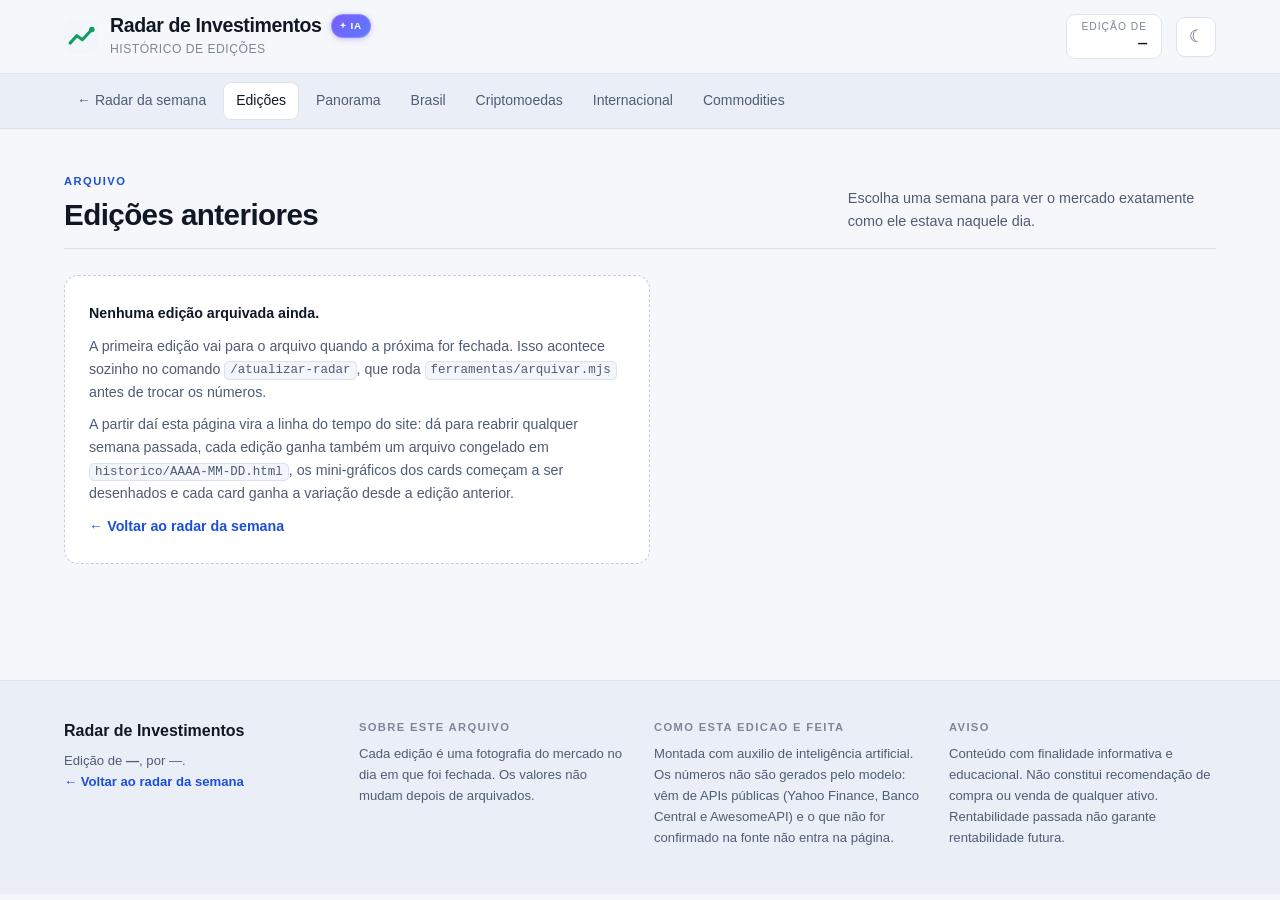
==== site/historico.html @ 72186cd5 "Reorganiza o projeto em site/ e adiciona deploy automatico no S3 A pasta site/ passa a ser exatament" ====
<!DOCTYPE html>
<html lang="pt-BR" data-tema="escuro">
<head>
<meta charset="UTF-8">
<meta name="viewport" content="width=device-width, initial-scale=1">
<title>Histórico · Radar de Investimentos</title>
<meta name="description" content="Edições anteriores do Radar de Investimentos: reabra qualquer semana e veja o mercado como ele estava.">
<meta name="theme-color" content="#0b0f17">
<link rel="stylesheet" href="css/style.css">
<link rel="icon" href="data:image/svg+xml,<svg xmlns='http://www.w3.org/2000/svg' viewBox='0 0 100 100'><rect width='100' height='100' rx='22' fill='%230b0f17'/><path d='M18 68 L38 46 L54 58 L82 28' fill='none' stroke='%2334d399' stroke-width='9' stroke-linecap='round' stroke-linejoin='round'/></svg>">
</head>
<body data-pagina="historico">

<a class="pular" href="#conteudo">Pular para o conteúdo</a>

<!-- ====================== CABEÇALHO FIXO ====================== -->
<header class="topo" id="topo">
  <div class="topo__linha container">

    <a class="marca" href="index.html">
      <span class="marca__icone" aria-hidden="true">
        <svg viewBox="0 0 100 100" width="34" height="34">
          <rect width="100" height="100" rx="24" class="marca__fundo"/>
          <path d="M18 68 L38 46 L54 58 L82 28" fill="none" class="marca__linha"
                stroke-width="9" stroke-linecap="round" stroke-linejoin="round"/>
          <circle cx="82" cy="28" r="8" class="marca__ponto"/>
        </svg>
      </span>
      <div class="marca__texto">
        <div class="marca__linha1">
          <h1 class="marca__nome">Radar de Investimentos</h1>
          <span class="selo-ia" title="Edicao montada com auxilio de IA. Os numeros vem de APIs publicas (Yahoo Finance, Banco Central, AwesomeAPI), nao do modelo.">
            <svg viewBox="0 0 24 24" width="10" height="10" fill="currentColor" aria-hidden="true">
              <path d="M12 2l2.2 6.1L20.5 10l-6.3 1.9L12 18l-2.2-6.1L3.5 10l6.3-1.9L12 2z"/>
            </svg>
            IA
          </span>
        </div>
        <p class="marca__sub">Histórico de edições</p>
      </div>
    </a>

    <div class="topo__direita">
      <div class="atualizacao" title="Data da edição que você está vendo">
        <span class="atualizacao__rotulo">Edição de</span>
        <strong class="atualizacao__valor" id="dataAtualizacao">—</strong>
        <span class="atualizacao__relativo" id="dataRelativa"></span>
      </div>
      <button class="btn-icone" id="btnTema" type="button" aria-label="Alternar tema claro e escuro">
        <span class="btn-icone__sol" aria-hidden="true">☀</span>
        <span class="btn-icone__lua" aria-hidden="true">☾</span>
      </button>
    </div>

  </div>

  <nav class="navbar" aria-label="Navegação">
    <div class="container navbar__linha">
      <ul class="navbar__links" id="navLinks">
        <li><a class="navbar__voltar" href="index.html">← Radar da semana</a></li>
        <li><a href="#edicoes">Edições</a></li>
        <li><a href="#panorama">Panorama</a></li>
        <li><a href="#brasil">Brasil</a></li>
        <li><a href="#cripto">Criptomoedas</a></li>
        <li><a href="#internacional">Internacional</a></li>
        <li><a href="#commodities">Commodities</a></li>
      </ul>

      <div class="navbar__controles">
        <div class="edicao" id="caixaEdicao" hidden>
          <label class="edicao__rotulo" for="seletorEdicao">Edição</label>
          <select class="edicao__select" id="seletorEdicao"></select>
        </div>
      </div>
    </div>
  </nav>
</header>

<main id="conteudo">

  <!-- ====================== LINHA DO TEMPO ====================== -->
  <section class="secao secao--abertura" id="edicoes">
    <div class="container">
      <header class="secao__cabecalho">
        <div>
          <p class="secao__etiqueta">Arquivo</p>
          <h2 class="secao__titulo">Edições anteriores</h2>
        </div>
        <p class="secao__apoio">Escolha uma semana para ver o mercado exatamente como ele estava naquele dia.</p>
      </header>
      <ol class="historico" id="listaHistorico"></ol>
    </div>
  </section>

  <!-- Tudo abaixo só aparece quando existe uma edição selecionada -->
  <div id="conteudoEdicao" hidden>

    <div class="faixa-edicao" id="faixaEdicao">
      <div class="container faixa-edicao__linha">
        <span>Mostrando a edição de <strong id="faixaEdicaoData">—</strong>.
              Estes números são de arquivo e não se atualizam.</span>
        <a href="index.html">Ir para a edição atual →</a>
      </div>
    </div>

    <section class="secao secao--abertura" id="panorama">
      <div class="container">
        <div class="abertura">
          <div class="abertura__texto">
            <p class="secao__etiqueta">A semana em uma olhada</p>
            <h2 class="abertura__titulo">Panorama</h2>
            <p class="abertura__resumo" id="resumoSemana"></p>
            <div class="mercados" id="statusDados"></div>
          </div>
          <div class="abertura__cards" id="cardsDestaque"></div>
        </div>
      </div>
    </section>

    <section class="secao" id="radar">
      <div class="container">
        <header class="secao__cabecalho">
          <div>
            <p class="secao__etiqueta">O que moveu o mercado</p>
            <h2 class="secao__titulo">Radar da semana</h2>
          </div>
        </header>
        <div class="destaques" id="listaDestaques"></div>
      </div>
    </section>

    <section class="secao" id="brasil">
      <div class="container">
        <header class="secao__cabecalho">
          <div>
            <p class="secao__etiqueta">Mercado nacional</p>
            <h2 class="secao__titulo">Brasil</h2>
          </div>
        </header>

        <h3 class="grupo__titulo">Índices da bolsa</h3>
        <div class="grade" data-grupo="br-indices"></div>

        <h3 class="grupo__titulo">Juros e inflação</h3>
        <div class="grade" data-grupo="br-macro"></div>

        <h3 class="grupo__titulo">Câmbio</h3>
        <div class="grade" data-grupo="cambio"></div>

        <h3 class="grupo__titulo">Fundos imobiliários</h3>
        <div class="grade" data-grupo="br-fiis"></div>

        <h3 class="grupo__titulo">Ações brasileiras</h3>
        <div class="grade" data-grupo="br-acoes"></div>
      </div>
    </section>

    <section class="secao" id="cripto">
      <div class="container">
        <header class="secao__cabecalho">
          <div>
            <p class="secao__etiqueta">Ativos digitais</p>
            <h2 class="secao__titulo">Criptomoedas</h2>
          </div>
        </header>
        <div class="grade" data-grupo="cripto"></div>
      </div>
    </section>

    <section class="secao" id="internacional">
      <div class="container">
        <header class="secao__cabecalho">
          <div>
            <p class="secao__etiqueta">Mercado global</p>
            <h2 class="secao__titulo">Internacional</h2>
          </div>
        </header>

        <h3 class="grupo__titulo">Índices</h3>
        <div class="grade" data-grupo="int-indices"></div>

        <h3 class="grupo__titulo">ETFs</h3>
        <div class="grade" data-grupo="int-etfs"></div>

        <h3 class="grupo__titulo">Ações</h3>
        <div class="grade" data-grupo="int-acoes"></div>
      </div>
    </section>

    <section class="secao" id="commodities">
      <div class="container">
        <header class="secao__cabecalho">
          <div>
            <p class="secao__etiqueta">Matérias-primas</p>
            <h2 class="secao__titulo">Commodities</h2>
          </div>
        </header>
        <div class="grade" data-grupo="commodities"></div>
      </div>
    </section>

    <section class="secao" id="agenda">
      <div class="container">
        <header class="secao__cabecalho">
          <div>
            <p class="secao__etiqueta">O que estava marcado naquela semana</p>
            <h2 class="secao__titulo">Agenda econômica</h2>
          </div>
        </header>
        <ol class="agenda" id="listaAgenda"></ol>
        <div class="calendarios" id="listaCalendarios"></div>
      </div>
    </section>

  </div>
</main>

<footer class="rodape">
  <div class="container rodape__grade">
    <div>
      <p class="rodape__marca">Radar de Investimentos</p>
      <p class="rodape__linha">Edição de <strong id="rodapeData">—</strong>, por <span id="rodapeResponsavel">—</span>.</p>
      <p class="rodape__linha"><a class="rodape__link" href="index.html">← Voltar ao radar da semana</a></p>
    </div>
    <div>
      <p class="rodape__titulo">Sobre este arquivo</p>
      <p class="rodape__linha">Cada edição é uma fotografia do mercado no dia em que foi fechada. Os valores não mudam depois de arquivados.</p>
    </div>
    <div>
      <p class="rodape__titulo">Como esta edicao e feita</p>
      <p class="rodape__linha">
        Montada com auxilio de intelig&ecirc;ncia artificial. Os n&uacute;meros n&atilde;o s&atilde;o gerados
        pelo modelo: v&ecirc;m de APIs p&uacute;blicas (Yahoo Finance, Banco Central e AwesomeAPI)
        e o que n&atilde;o for confirmado na fonte n&atilde;o entra na p&aacute;gina.
      </p>
    </div>
    <div>
      <p class="rodape__titulo">Aviso</p>
      <p class="rodape__linha">
        Conteúdo com finalidade informativa e educacional. Não constitui recomendação
        de compra ou venda de qualquer ativo. Rentabilidade passada não garante
        rentabilidade futura.
      </p>
    </div>
  </div>
</footer>

<button class="ao-topo" id="btnTopo" type="button" aria-label="Voltar ao topo">↑</button>

<script src="js/dados.js"></script>
<script src="js/historico.js"></script>
<script src="js/app.js"></script>
</body>
</html>
---- site/css/style.css ----
/* ==========================================================================
   RADAR DE INVESTIMENTOS — ESTILOS
   1. Tokens e tema      5. Cards de ativo
   2. Base               6. Agenda e glossário
   3. Cabeçalho e nav    7. Rodapé e utilitários
   4. Seções             8. Responsivo
   ========================================================================== */

/* ============ 1. TOKENS E TEMA ============ */
:root {
  /* Tema escuro (padrão) */
  --fundo:        #0b0f17;
  --fundo-alt:    #0e1421;
  --superficie:   #141c2b;
  --superficie-2: #1a2334;
  --borda:        #243147;
  --borda-forte:  #33425e;

  --texto:        #e8edf6;
  --texto-medio:  #9dabc4;
  --texto-fraco:  #6b7a94;

  --alta:         #34d399;
  --alta-fundo:   rgba(52, 211, 153, .12);
  --baixa:        #f87171;
  --baixa-fundo:  rgba(248, 113, 113, .12);
  --neutro:       #94a3b8;

  --destaque:     #60a5fa;
  --destaque-2:   #a78bfa;
  --alerta:       #fbbf24;
  --alerta-fundo: rgba(251, 191, 36, .12);

  --raio:      14px;
  --raio-sm:   9px;
  --sombra:    0 1px 2px rgba(0,0,0,.4), 0 8px 24px -12px rgba(0,0,0,.7);
  --largura:   1200px;
  --topo-alt:  132px;

  --fonte: "Inter", -apple-system, BlinkMacSystemFont, "Segoe UI", Roboto,
           "Helvetica Neue", Arial, sans-serif;
  --mono: ui-monospace, "SF Mono", "JetBrains Mono", "Cascadia Mono",
          Consolas, "Liberation Mono", monospace;
}

html[data-tema="claro"] {
  --fundo:        #f5f7fb;
  --fundo-alt:    #eaeff7;
  --superficie:   #ffffff;
  --superficie-2: #f2f5fa;
  --borda:        #dde3ee;
  --borda-forte:  #c3ccdc;

  --texto:        #101725;
  --texto-medio:  #4f5c73;
  --texto-fraco:  #7c8798;

  --alta:         #0f9d63;
  --alta-fundo:   rgba(15, 157, 99, .10);
  --baixa:        #d92d20;
  --baixa-fundo:  rgba(217, 45, 32, .10);
  --neutro:       #64748b;

  --destaque:     #1d4ed8;
  --destaque-2:   #6d28d9;
  --alerta:       #b45309;
  --alerta-fundo: rgba(180, 83, 9, .10);

  --sombra: 0 1px 2px rgba(16,23,37,.05), 0 8px 22px -14px rgba(16,23,37,.28);
}

/* ============ 2. BASE ============ */
*, *::before, *::after { box-sizing: border-box; }

/* `hidden` precisa vencer display:grid/flex das grades e cards */
[hidden] { display: none !important; }

html { scroll-behavior: smooth; scroll-padding-top: calc(var(--topo-alt) + 16px); }

body {
  margin: 0;
  background: var(--fundo);
  color: var(--texto);
  font-family: var(--fonte);
  font-size: 16px;
  line-height: 1.55;
  -webkit-font-smoothing: antialiased;
  transition: background-color .25s ease, color .25s ease;
}

h1, h2, h3 { margin: 0; line-height: 1.2; letter-spacing: -.02em; }
p { margin: 0; }
ul, ol { margin: 0; padding: 0; list-style: none; }
a { color: inherit; text-decoration: none; }
code {
  font-family: var(--mono); font-size: .88em;
  background: var(--superficie-2); border: 1px solid var(--borda);
  padding: .1em .4em; border-radius: 5px;
}

.container { width: 100%; max-width: var(--largura); margin: 0 auto; padding: 0 24px; }

.pular {
  position: absolute; left: -9999px; top: 0; z-index: 999;
  background: var(--destaque); color: #fff; padding: 10px 16px; border-radius: 0 0 8px 0;
}
.pular:focus { left: 0; }

:focus-visible { outline: 2px solid var(--destaque); outline-offset: 2px; border-radius: 4px; }

/* ============ 3. CABEÇALHO E NAVEGAÇÃO ============ */
.topo {
  position: sticky; top: 0; z-index: 100;
  background: color-mix(in srgb, var(--fundo) 88%, transparent);
  backdrop-filter: blur(14px);
  -webkit-backdrop-filter: blur(14px);
  border-bottom: 1px solid var(--borda);
}

.topo__linha {
  display: flex; align-items: center; justify-content: space-between;
  gap: 20px; padding-top: 14px; padding-bottom: 14px;
}

.marca {
  display: flex; align-items: center; gap: 12px; min-width: 0;
  color: inherit; text-decoration: none;
}
.marca:hover .marca__nome { color: var(--alta); }
.marca__nome { transition: color .18s; }
.marca__fundo { fill: var(--superficie-2); }
.marca__linha  { stroke: var(--alta); }
.marca__ponto  { fill: var(--alta); }
.marca__icone { display: flex; }

.marca__nome {
  font-size: 1.22rem; font-weight: 700;
  white-space: nowrap;
}
.marca__sub {
  font-size: .76rem; color: var(--texto-fraco);
  letter-spacing: .04em; text-transform: uppercase; margin-top: 2px;
}

/* selo de conteúdo montado com auxílio de IA */
.marca__linha1 { display: flex; align-items: center; gap: 9px; flex-wrap: wrap; }
.selo-ia {
  display: inline-flex; align-items: center; gap: 3px; white-space: nowrap;
  padding: 3px 8px 3px 6px; border-radius: 999px;
  font-size: .62rem; font-weight: 700; letter-spacing: .06em; text-transform: uppercase;
  color: #fff; cursor: help;
  background: linear-gradient(135deg, #7c5cff 0%, #5b7cfa 100%);
  border: 1px solid rgba(255, 255, 255, .22);
  box-shadow: 0 1px 6px -1px rgba(124, 92, 255, .55);
}
.selo-ia svg { flex: none; opacity: .95; }

/* botões da linha do tempo do histórico */
.edicao-item__acoes { display: flex; flex-wrap: wrap; gap: 8px; margin-top: 12px; }
.edicao-item__acoes .edicao-item__btn { margin-top: 0; }
.edicao-item__btn--pagina {
  display: inline-block; color: var(--destaque);
  border-color: color-mix(in srgb, var(--destaque) 40%, transparent);
}
.edicao-item__btn--pagina:hover { border-color: var(--destaque); }
.edicao-item--ativa .edicao-item__btn--pagina { display: inline-block; }

.topo__direita { display: flex; align-items: center; gap: 14px; }

.atualizacao {
  display: flex; flex-direction: column; align-items: flex-end;
  padding: 6px 14px; border: 1px solid var(--borda); border-radius: var(--raio-sm);
  background: var(--superficie); line-height: 1.25;
}
.atualizacao__rotulo {
  font-size: .64rem; text-transform: uppercase; letter-spacing: .1em;
  color: var(--texto-fraco);
}
.atualizacao__valor {
  font-family: var(--mono); font-size: .92rem; font-weight: 600;
  font-variant-numeric: tabular-nums; color: var(--texto);
}
.atualizacao__relativo { font-size: .68rem; color: var(--texto-fraco); }

.btn-icone {
  width: 40px; height: 40px; flex: none;
  display: grid; place-items: center; cursor: pointer;
  background: var(--superficie); color: var(--texto-medio);
  border: 1px solid var(--borda); border-radius: var(--raio-sm);
  font-size: 1.05rem; transition: color .2s, border-color .2s, background .2s;
}
.btn-icone:hover { color: var(--texto); border-color: var(--borda-forte); }
.btn-icone__sol { display: none; }
html[data-tema="escuro"] .btn-icone__sol { display: block; }
html[data-tema="escuro"] .btn-icone__lua { display: none; }

/* --- barra de navegação --- */
.navbar { border-top: 1px solid var(--borda); background: var(--fundo-alt); }
.navbar__linha {
  display: flex; align-items: center; justify-content: space-between;
  gap: 20px; min-height: 54px;
}

.navbar__links { display: flex; gap: 4px; overflow-x: auto; scrollbar-width: none; }
.navbar__links::-webkit-scrollbar { display: none; }
.navbar__links a {
  display: block; padding: 8px 13px; border-radius: 8px; white-space: nowrap;
  font-size: .875rem; font-weight: 500; color: var(--texto-medio);
  transition: color .18s, background .18s;
}
.navbar__links a:hover { color: var(--texto); background: var(--superficie-2); }
.navbar__links a.ativo { color: var(--texto); background: var(--superficie); box-shadow: inset 0 0 0 1px var(--borda); }

.navbar__controles { display: flex; align-items: center; gap: 10px; }

/* seletor de edição arquivada */
.edicao {
  display: flex; align-items: center; gap: 8px;
  padding: 3px 3px 3px 11px;
  background: var(--superficie-2); border: 1px solid var(--borda); border-radius: 10px;
}
.edicao__rotulo {
  font-size: .68rem; font-weight: 700; letter-spacing: .09em;
  text-transform: uppercase; color: var(--texto-fraco); white-space: nowrap;
}
.edicao__select {
  font: inherit; font-size: .82rem; font-weight: 600; font-variant-numeric: tabular-nums;
  color: var(--texto); background: var(--superficie);
  border: 1px solid var(--borda); border-radius: 7px;
  padding: 5px 9px; cursor: pointer; max-width: 190px;
}
.edicao__select:hover { border-color: var(--borda-forte); }

/* botão que leva para a página de histórico (ocupa o lugar da antiga busca) */
.btn-historico {
  display: inline-flex; align-items: center; gap: 7px; white-space: nowrap;
  padding: 8px 14px; border-radius: 10px;
  font-size: .85rem; font-weight: 600; color: var(--texto-medio);
  background: var(--superficie-2); border: 1px solid var(--borda);
  transition: color .18s, border-color .18s, background .18s;
}
.btn-historico:hover {
  color: var(--texto); border-color: var(--borda-forte); background: var(--superficie);
}
.btn-historico svg { flex: none; }
.btn-historico__qtd {
  font-family: var(--mono); font-size: .68rem; font-weight: 700;
  min-width: 18px; padding: 1px 5px; border-radius: 999px; text-align: center;
  background: var(--alta-fundo); color: var(--alta);
}
.navbar__voltar { font-weight: 600; }

/* ============ 4. SEÇÕES ============ */
.aviso-exemplo {
  background: var(--alerta-fundo);
  border-bottom: 1px solid color-mix(in srgb, var(--alerta) 35%, transparent);
  color: var(--texto);
  font-size: .86rem; padding: 11px 0;
}
.aviso-exemplo strong { color: var(--alerta); }
#listaExemplo { font-family: var(--mono); font-size: .82em; color: var(--texto-medio); }

/* faixa de "você está vendo uma edição arquivada" */
.faixa-edicao {
  background: color-mix(in srgb, var(--destaque-2) 16%, var(--fundo));
  border-bottom: 1px solid color-mix(in srgb, var(--destaque-2) 40%, transparent);
  font-size: .88rem; padding: 11px 0;
}
.faixa-edicao__linha {
  display: flex; align-items: center; justify-content: space-between;
  gap: 14px; flex-wrap: wrap;
}
.faixa-edicao strong { font-family: var(--mono); font-variant-numeric: tabular-nums; }
.faixa-edicao a {
  font-size: .82rem; font-weight: 600; white-space: nowrap;
  padding: 6px 13px; border-radius: 8px;
  background: var(--superficie); color: var(--texto);
  border: 1px solid var(--borda-forte);
  transition: border-color .18s, transform .18s;
}
.faixa-edicao a:hover { border-color: var(--destaque-2); transform: translateY(-1px); }

.secao { padding: 56px 0; }
.secao + .secao { padding-top: 0; }
.secao--abertura { padding-top: 44px; }

.secao__cabecalho {
  display: flex; align-items: flex-end; justify-content: space-between;
  gap: 20px; flex-wrap: wrap;
  padding-bottom: 16px; margin-bottom: 26px;
  border-bottom: 1px solid var(--borda);
}
.secao__etiqueta {
  font-size: .7rem; font-weight: 700; letter-spacing: .13em;
  text-transform: uppercase; color: var(--destaque); margin-bottom: 6px;
}
.secao__titulo { font-size: 1.85rem; font-weight: 700; }
.secao__apoio { font-size: .9rem; color: var(--texto-medio); max-width: 46ch; }

.grupo__titulo {
  font-size: .78rem; font-weight: 700; letter-spacing: .12em;
  text-transform: uppercase; color: var(--texto-fraco);
  margin: 30px 0 14px;
}
.grupo__titulo:first-of-type { margin-top: 0; }

/* --- abertura / panorama --- */
.abertura {
  display: grid; grid-template-columns: minmax(0, 1fr) minmax(0, 1.15fr);
  gap: 44px; align-items: center;
}
.abertura__titulo { font-size: 2.6rem; font-weight: 800; margin-bottom: 14px; }
.abertura__resumo {
  font-size: 1.03rem; color: var(--texto-medio); max-width: 52ch;
  line-height: 1.65;
}

.mercados { display: flex; flex-wrap: wrap; gap: 8px; margin-top: 22px; }
.mercado {
  display: inline-flex; align-items: center; gap: 7px;
  padding: 6px 12px; border-radius: 999px;
  background: var(--superficie); border: 1px solid var(--borda);
  font-size: .78rem; color: var(--texto-medio);
}
.mercado__bolinha {
  width: 7px; height: 7px; border-radius: 50%; background: var(--texto-fraco);
}
.mercado--aberto .mercado__bolinha { background: var(--alta); box-shadow: 0 0 0 3px var(--alta-fundo); }
.mercado--aberto { color: var(--texto); }
.mercado strong { color: var(--texto); font-weight: 600; }

.abertura__cards {
  display: grid; grid-template-columns: repeat(2, minmax(0, 1fr)); gap: 14px;
}

/* --- radar da semana --- */
.destaques {
  display: grid; grid-template-columns: repeat(auto-fit, minmax(250px, 1fr)); gap: 14px;
}
.destaque-item {
  position: relative; padding: 20px 20px 20px 24px;
  background: var(--superficie); border: 1px solid var(--borda);
  border-radius: var(--raio); overflow: hidden;
}
.destaque-item::before {
  content: ""; position: absolute; left: 0; top: 0; bottom: 0; width: 4px;
  background: var(--neutro);
}
.destaque-item[data-tom="positivo"]::before { background: var(--alta); }
.destaque-item[data-tom="negativo"]::before { background: var(--baixa); }
.destaque-item[data-tom="neutro"]::before   { background: var(--alerta); }
.destaque-item h3 { font-size: 1rem; font-weight: 650; margin-bottom: 7px; }
.destaque-item p  { font-size: .89rem; color: var(--texto-medio); line-height: 1.55; }

/* ============ 5. CARDS DE ATIVO ============ */
.grade {
  display: grid; grid-template-columns: repeat(auto-fill, minmax(232px, 1fr)); gap: 14px;
}

.card {
  position: relative; display: flex; flex-direction: column; gap: 12px;
  padding: 16px 17px;
  background: var(--superficie); border: 1px solid var(--borda);
  border-radius: var(--raio);
  transition: border-color .2s ease, transform .2s ease, box-shadow .2s ease;
}
.card:hover {
  border-color: var(--borda-forte); transform: translateY(-2px); box-shadow: var(--sombra);
}
.card[hidden] { display: none; }

.card--grande { padding: 20px; gap: 14px; }
.card--grande .card__valor { font-size: 1.9rem; }

.card__topo { display: flex; align-items: flex-start; justify-content: space-between; gap: 10px; }
/* sem isto, um nome comprido empurra o selo para fora do card */
.card__topo > div { min-width: 0; }
.card__nome {
  font-size: .93rem; font-weight: 600; line-height: 1.3;
  overflow-wrap: anywhere;
}
.card__ticker {
  font-family: var(--mono); font-size: .66rem; font-weight: 600;
  letter-spacing: .06em; color: var(--texto-fraco);
  margin-top: 3px; text-transform: uppercase;
}
.card__selo {
  flex: none; font-size: .6rem; font-weight: 700; letter-spacing: .08em;
  text-transform: uppercase; padding: 3px 7px; border-radius: 999px;
  background: var(--alta-fundo); color: var(--alta);
  border: 1px solid color-mix(in srgb, var(--alta) 30%, transparent);
}
.card__selo--estatico {
  background: var(--superficie-2); color: var(--texto-fraco); border-color: var(--borda);
}
.card__selo--exemplo {
  background: var(--alerta-fundo); color: var(--alerta);
  border-color: color-mix(in srgb, var(--alerta) 35%, transparent);
}

.card__meio {
  display: flex; align-items: flex-end; justify-content: space-between;
  gap: 12px; flex-wrap: wrap;
}

.card__valor {
  font-family: var(--mono); font-size: 1.5rem; font-weight: 700;
  font-variant-numeric: tabular-nums; letter-spacing: -.02em; line-height: 1.1;
}
.card__prefixo, .card__sufixo {
  font-size: .62em; font-weight: 600; color: var(--texto-fraco);
}
.card__sufixo { margin-left: 3px; }

.grafico { flex: none; opacity: .9; max-width: 100%; }
.grafico__linha {
  fill: none; stroke-width: 2; stroke-linecap: round; stroke-linejoin: round;
  vector-effect: non-scaling-stroke;   /* não engorda quando o SVG é esticado */
}
.grafico__area  { stroke: none; opacity: .16; }

.card__base { display: flex; align-items: flex-start; gap: 8px; }

.metricas { display: flex; flex-wrap: wrap; gap: 5px; flex: 1; min-width: 0; }

.metrica {
  display: inline-flex; align-items: baseline; gap: 4px;
  font-family: var(--mono); font-size: .8rem; font-weight: 700;
  font-variant-numeric: tabular-nums; white-space: nowrap;
  padding: 4px 8px; border-radius: 7px;
}
.metrica__rot {
  font-family: var(--fonte); font-size: .6rem; font-weight: 700;
  letter-spacing: .05em; text-transform: uppercase;
  color: var(--texto-fraco); align-self: center;
}
.metrica__seta { font-size: .8em; }

.metrica--alta   { color: var(--alta);   background: var(--alta-fundo); }
.metrica--baixa  { color: var(--baixa);  background: var(--baixa-fundo); }
.metrica--neutro { color: var(--neutro); background: var(--superficie-2); }
.metrica--dy     { color: var(--destaque); background: color-mix(in srgb, var(--destaque) 12%, transparent); }
.metrica--dy .metrica__rot { color: color-mix(in srgb, var(--destaque) 72%, var(--texto-fraco)); }
.metrica--vazia {
  font-family: var(--fonte); font-size: .72rem; font-weight: 500;
  color: var(--texto-fraco); background: var(--superficie-2); cursor: help;
  white-space: normal;
}

.card__ajuda {
  width: 20px; height: 20px; flex: none; border: 0; cursor: help; padding: 0;
  display: grid; place-items: center;
  background: var(--superficie-2); color: var(--texto-fraco);
  border-radius: 50%; font-size: .7rem; font-weight: 700;
  transition: color .18s, background .18s;
}
.card__ajuda:hover, .card__ajuda:focus { color: var(--texto); background: var(--borda); }

.card__explicacao {
  font-size: .8rem; color: var(--texto-medio); line-height: 1.5;
  padding-top: 11px; border-top: 1px dashed var(--borda);
}
.card__explicacao[hidden] { display: none; }
.card__nota {
  display: block; margin-top: 7px; padding-left: 9px;
  border-left: 2px solid var(--alerta);
  font-size: .78rem; color: var(--texto-medio);
}
.card__fonte {
  display: block; margin-top: 7px;
  font-size: .68rem; color: var(--texto-fraco);
}

/* ============ 6. AGENDA E GLOSSÁRIO ============ */
.agenda {
  border: 1px solid var(--borda); border-radius: var(--raio);
  background: var(--superficie); overflow: hidden;
}
.agenda__item + .agenda__item { border-top: 1px solid var(--borda); }
.agenda__item--passado { opacity: .45; }

/* a linha inteira é o link para a fonte oficial */
.agenda__linha {
  display: grid; grid-template-columns: 96px 54px 1fr auto;
  align-items: center; gap: 16px; padding: 14px 18px;
  transition: background .18s;
}
a.agenda__linha:hover { background: var(--superficie-2); }
a.agenda__linha:hover .agenda__evento { color: var(--destaque); }
a.agenda__linha:hover .agenda__fonte { color: var(--destaque); }

.agenda__data {
  font-family: var(--mono); font-size: .82rem; font-weight: 600;
  font-variant-numeric: tabular-nums; color: var(--texto-medio);
}
.agenda__data span { display: block; font-size: .66rem; color: var(--texto-fraco); text-transform: uppercase; }
.agenda__fonte {
  display: block; margin-top: 2px;
  font-size: .68rem; font-weight: 600; color: var(--texto-fraco);
  transition: color .18s;
}

/* lista de calendários completos, abaixo da agenda */
.calendarios {
  display: flex; flex-wrap: wrap; align-items: center; gap: 8px;
  margin-top: 14px;
}
.calendarios__rot {
  font-size: .68rem; font-weight: 700; letter-spacing: .11em;
  text-transform: uppercase; color: var(--texto-fraco); margin-right: 2px;
}
.calendarios a {
  font-size: .78rem; font-weight: 500; color: var(--texto-medio);
  padding: 5px 11px; border-radius: 999px;
  background: var(--superficie); border: 1px solid var(--borda);
  transition: color .18s, border-color .18s;
}
.calendarios a:hover { color: var(--destaque); border-color: var(--destaque); }

.agenda__pais {
  font-size: .64rem; font-weight: 700; letter-spacing: .07em; text-align: center;
  padding: 3px 0; border-radius: 6px;
  background: var(--superficie-2); color: var(--texto-medio); border: 1px solid var(--borda);
}
.agenda__evento { font-size: .93rem; font-weight: 500; transition: color .18s; }
.agenda__rel {
  font-size: .64rem; font-weight: 700; letter-spacing: .08em; text-transform: uppercase;
  padding: 3px 9px; border-radius: 999px;
}
.agenda__rel--alta  { background: var(--baixa-fundo); color: var(--baixa); }
.agenda__rel--media { background: var(--alerta-fundo); color: var(--alerta); }

/* --- histórico de edições (linha do tempo) --- */
.historico { position: relative; padding-left: 4px; }
.historico::before {
  content: ""; position: absolute; left: 8px; top: 10px; bottom: 10px;
  width: 2px; background: var(--borda);
}
.edicao-item { position: relative; display: flex; gap: 18px; padding-bottom: 14px; }
.edicao-item__marca {
  position: relative; z-index: 1; flex: none;
  width: 13px; height: 13px; margin-top: 17px; border-radius: 50%;
  background: var(--superficie); border: 2px solid var(--borda-forte);
}
.edicao-item--ativa .edicao-item__marca {
  background: var(--alta); border-color: var(--alta);
  box-shadow: 0 0 0 4px var(--alta-fundo);
}
.edicao-item__corpo {
  flex: 1; min-width: 0; padding: 15px 18px;
  background: var(--superficie); border: 1px solid var(--borda); border-radius: var(--raio);
  transition: border-color .2s;
}
.edicao-item--ativa .edicao-item__corpo { border-color: var(--borda-forte); }
.edicao-item__topo {
  display: flex; align-items: center; flex-wrap: wrap; gap: 10px; margin-bottom: 8px;
}
.edicao-item__data {
  font-family: var(--mono); font-size: .92rem; font-variant-numeric: tabular-nums;
}
.edicao-item__selo {
  font-size: .6rem; font-weight: 700; letter-spacing: .08em; text-transform: uppercase;
  padding: 3px 8px; border-radius: 999px;
  background: var(--alta-fundo); color: var(--alta);
  border: 1px solid color-mix(in srgb, var(--alta) 30%, transparent);
}
.edicao-item__meta { font-size: .72rem; color: var(--texto-fraco); margin-left: auto; }
.edicao-item p { font-size: .86rem; color: var(--texto-medio); line-height: 1.55; }
.edicao-item__btn {
  margin-top: 12px; font: inherit; font-size: .78rem; font-weight: 600; cursor: pointer;
  padding: 6px 13px; border-radius: 8px;
  background: var(--superficie-2); color: var(--texto-medio);
  border: 1px solid var(--borda); transition: color .18s, border-color .18s;
}
.edicao-item__btn:hover { color: var(--texto); border-color: var(--borda-forte); }
.edicao-item--ativa .edicao-item__btn { display: none; }

.vazio {
  padding: 26px 24px; border-radius: var(--raio);
  background: var(--superficie); border: 1px dashed var(--borda-forte);
  font-size: .89rem; color: var(--texto-medio); line-height: 1.6;
  max-width: 74ch;
}
.vazio p + p { margin-top: 10px; }
.vazio strong { color: var(--texto); }

.glossario {
  display: grid; grid-template-columns: repeat(auto-fill, minmax(300px, 1fr)); gap: 10px;
}
.glossario details {
  background: var(--superficie); border: 1px solid var(--borda);
  border-radius: var(--raio-sm); overflow: hidden;
}
.glossario summary {
  cursor: pointer; list-style: none; padding: 13px 16px;
  font-size: .92rem; font-weight: 600;
  display: flex; align-items: center; justify-content: space-between; gap: 10px;
}
.glossario summary::-webkit-details-marker { display: none; }
.glossario summary::after {
  content: "+"; color: var(--texto-fraco); font-weight: 400; font-size: 1.15rem;
  transition: transform .2s;
}
.glossario details[open] summary::after { transform: rotate(45deg); }
.glossario p {
  padding: 0 16px 14px; font-size: .86rem; color: var(--texto-medio); line-height: 1.55;
}

/* ============ 7. RODAPÉ E UTILITÁRIOS ============ */
.rodape {
  margin-top: 60px; padding: 38px 0 46px;
  background: var(--fundo-alt); border-top: 1px solid var(--borda);
}
.rodape__grade {
  display: grid; grid-template-columns: repeat(auto-fit, minmax(230px, 1fr)); gap: 28px;
}
.rodape__marca { font-weight: 700; margin-bottom: 6px; }
.rodape__titulo {
  font-size: .7rem; font-weight: 700; letter-spacing: .12em;
  text-transform: uppercase; color: var(--texto-fraco); margin-bottom: 6px;
}
.rodape__linha { font-size: .82rem; color: var(--texto-medio); line-height: 1.6; }
.rodape__link { color: var(--destaque); font-weight: 600; }
.rodape__link:hover { text-decoration: underline; }

.ao-topo {
  position: fixed; right: 22px; bottom: 22px; z-index: 90;
  width: 42px; height: 42px; border-radius: 50%; cursor: pointer;
  display: grid; place-items: center;
  background: var(--superficie); color: var(--texto-medio);
  border: 1px solid var(--borda-forte); box-shadow: var(--sombra);
  opacity: 0; visibility: hidden; transform: translateY(8px);
  transition: opacity .22s, transform .22s, visibility .22s, color .18s;
}
.ao-topo.visivel { opacity: 1; visibility: visible; transform: none; }
.ao-topo:hover { color: var(--texto); }

/* ============ 8. RESPONSIVO ============ */
@media (max-width: 1000px) {
  .abertura { grid-template-columns: 1fr; gap: 30px; }
  .abertura__titulo { font-size: 2.2rem; }
}

@media (max-width: 760px) {
  :root { --topo-alt: 158px; }
  .container { padding: 0 16px; }

  .topo__linha { flex-wrap: wrap; gap: 12px; padding-bottom: 12px; }
  .marca__nome { font-size: 1.05rem; }
  .marca__sub { display: none; }
  .atualizacao { align-items: flex-start; padding: 5px 11px; }

  .navbar__linha { flex-direction: column; align-items: stretch; gap: 0; padding-bottom: 10px; }
  .navbar__links { padding: 6px 0; margin: 0 -16px; padding-left: 16px; padding-right: 16px; }
  .navbar__controles { justify-content: space-between; padding-bottom: 4px; }
  .btn-historico { padding: 7px 12px; }
  .edicao { padding-left: 8px; }
  .edicao__rotulo { display: none; }
  .edicao__select { max-width: 140px; }

  .edicao-item { gap: 12px; }
  .edicao-item__corpo { padding: 13px 14px; }
  .edicao-item__meta { margin-left: 0; width: 100%; }
  .vazio { padding: 18px 16px; }

  .secao { padding: 40px 0; }
  .secao__titulo { font-size: 1.5rem; }
  .abertura__titulo { font-size: 1.9rem; }
  .abertura__cards { grid-template-columns: repeat(2, minmax(0, 1fr)); gap: 10px; }
  .card--grande .card__valor { font-size: 1.4rem; }

  .grade { grid-template-columns: repeat(auto-fill, minmax(160px, 1fr)); gap: 10px; }
  .card { padding: 13px 14px; gap: 10px; }
  .card__valor { font-size: 1.22rem; }
  /* card estreito: o mini-gráfico não cabe ao lado do valor, então ocupa
     a linha inteira logo abaixo dele */
  .card .grafico { flex: 1 1 100%; width: 100%; height: 26px; }
  .card__meio { gap: 6px; }

  .agenda__linha { grid-template-columns: 74px 1fr; gap: 8px 12px; padding: 13px 14px; }
  .agenda__pais { grid-row: 1; justify-self: start; padding: 3px 8px; }
  .agenda__evento { grid-column: 1 / -1; }
  .agenda__rel { grid-column: 1 / -1; justify-self: start; }
  .calendarios__rot { width: 100%; }
}

@media (max-width: 359px) {
  .abertura__cards, .grade { grid-template-columns: 1fr; }
}

@media (prefers-reduced-motion: reduce) {
  html { scroll-behavior: auto; }
  *, *::before, *::after { transition-duration: .01ms !important; animation-duration: .01ms !important; }
}

@media print {
  .topo, .ao-topo, .navbar, .card__ajuda { display: none !important; }
  body { background: #fff; color: #000; }
  .card, .agenda, .destaque-item { break-inside: avoid; }
}
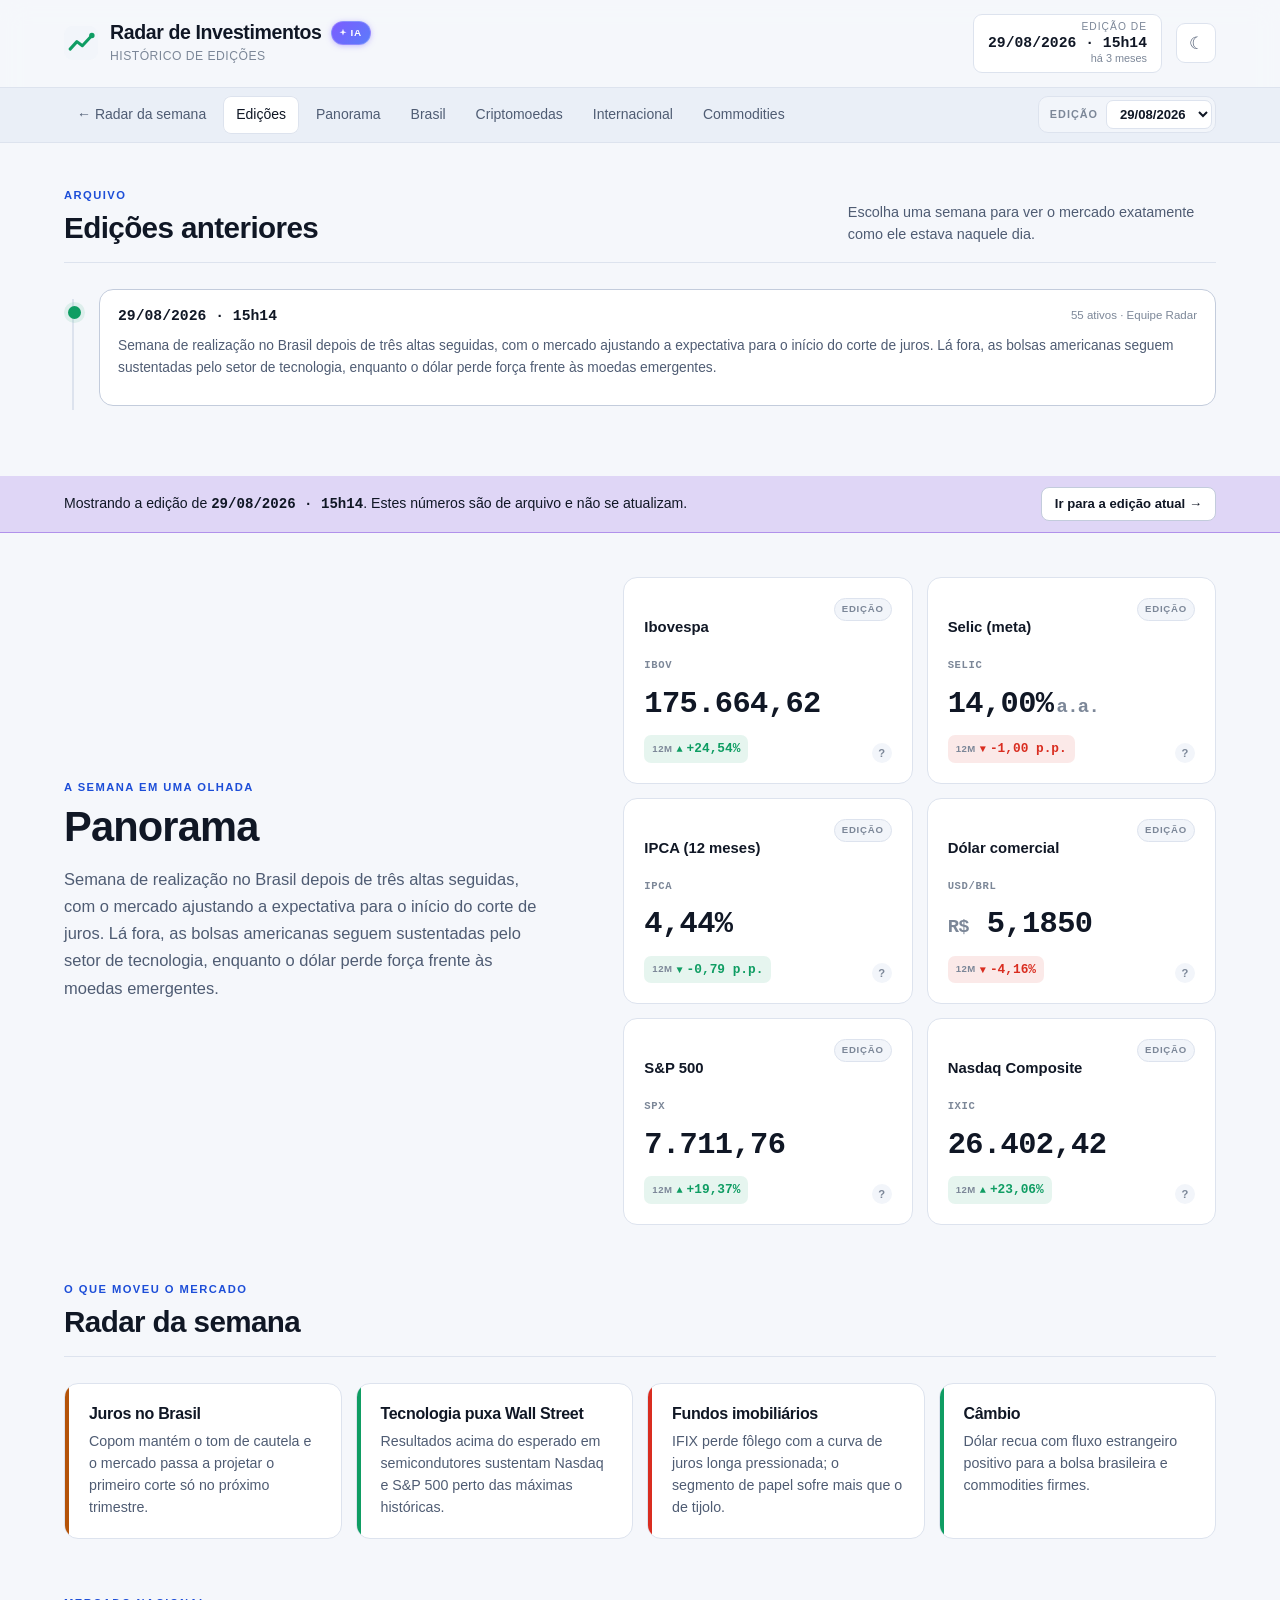
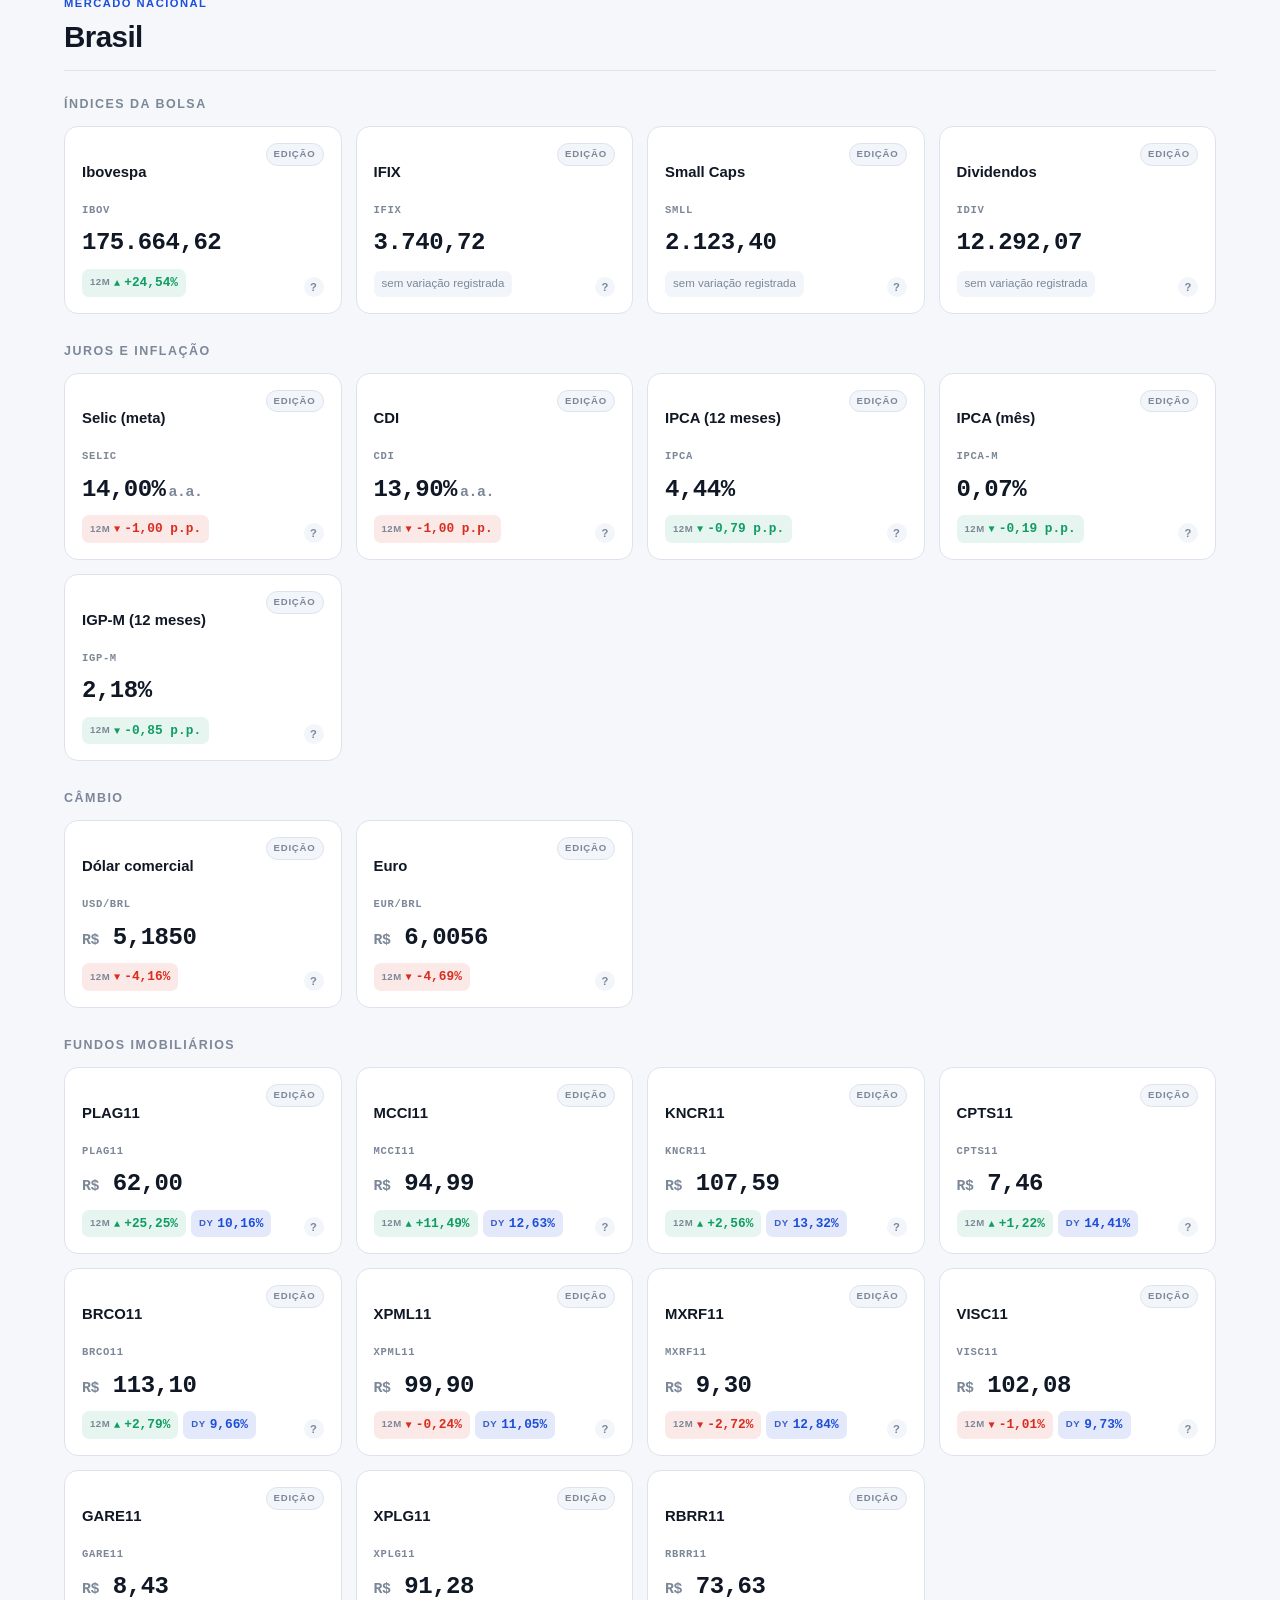
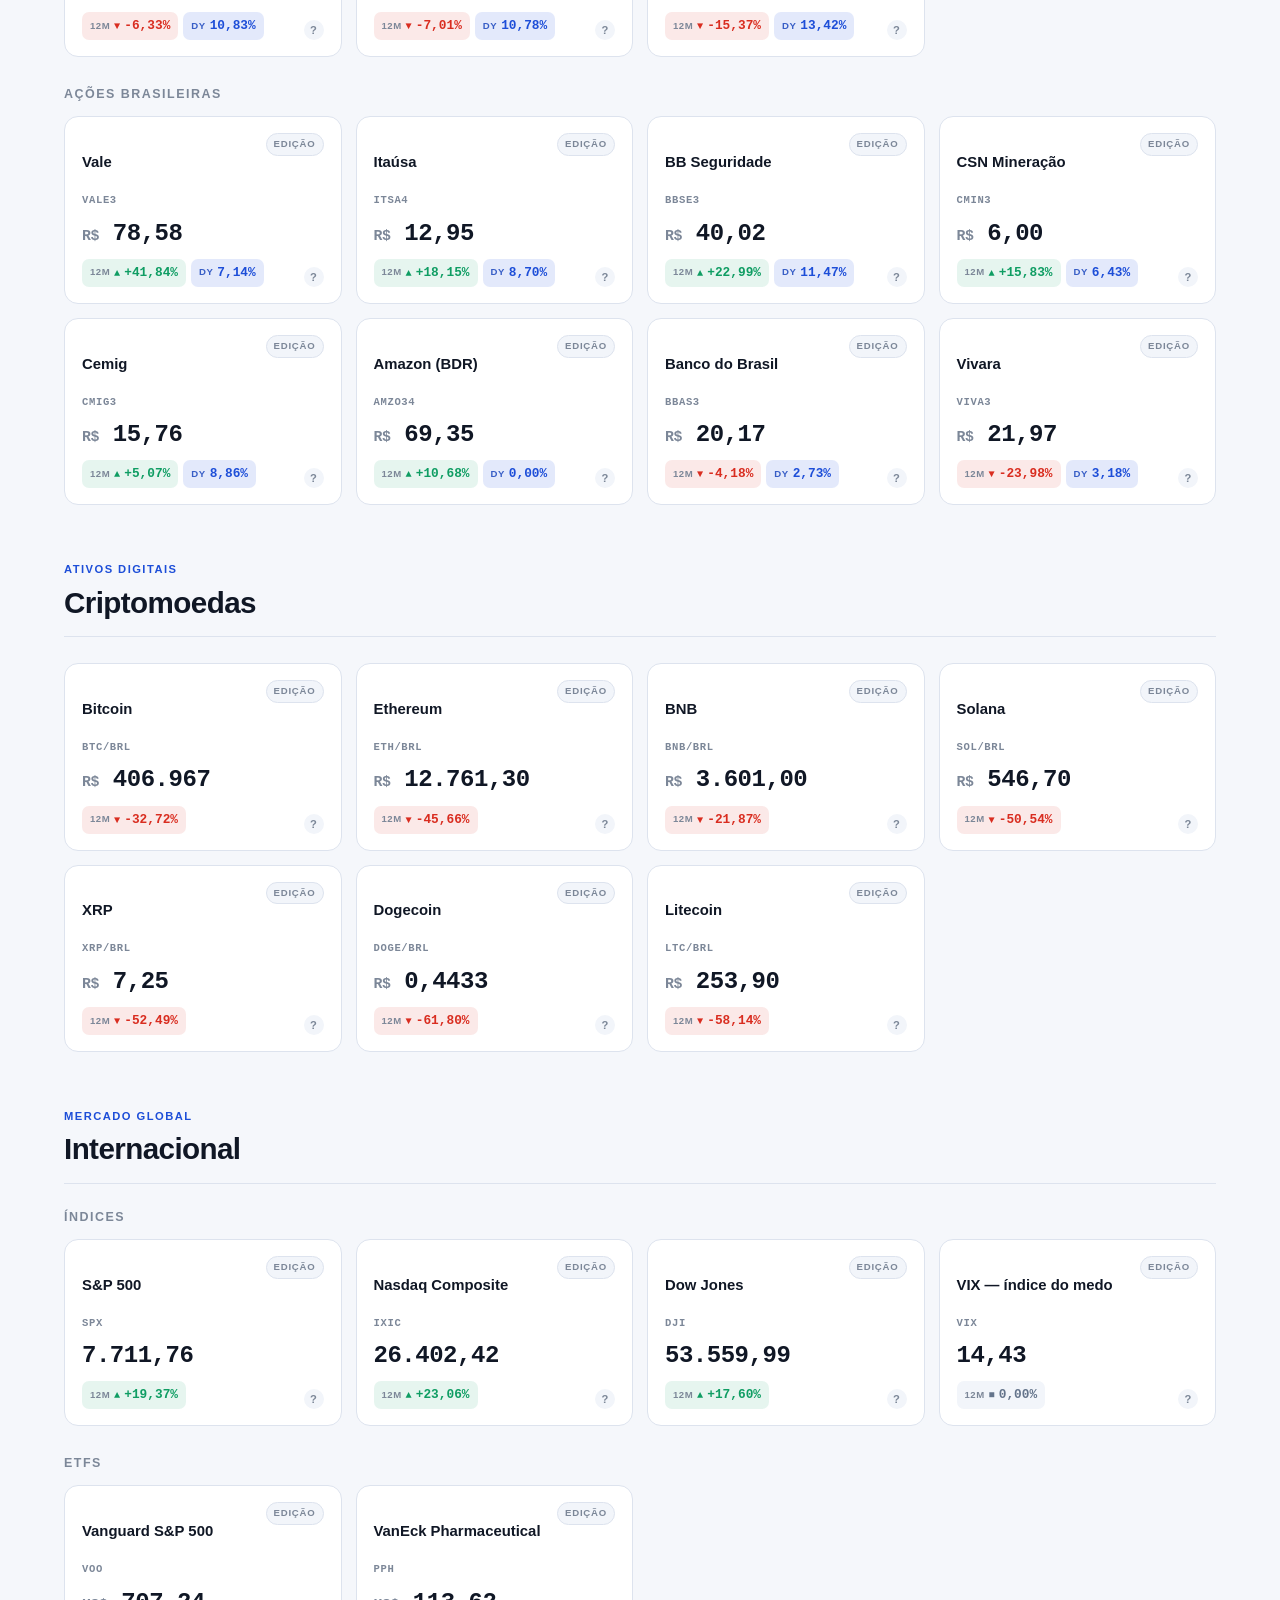
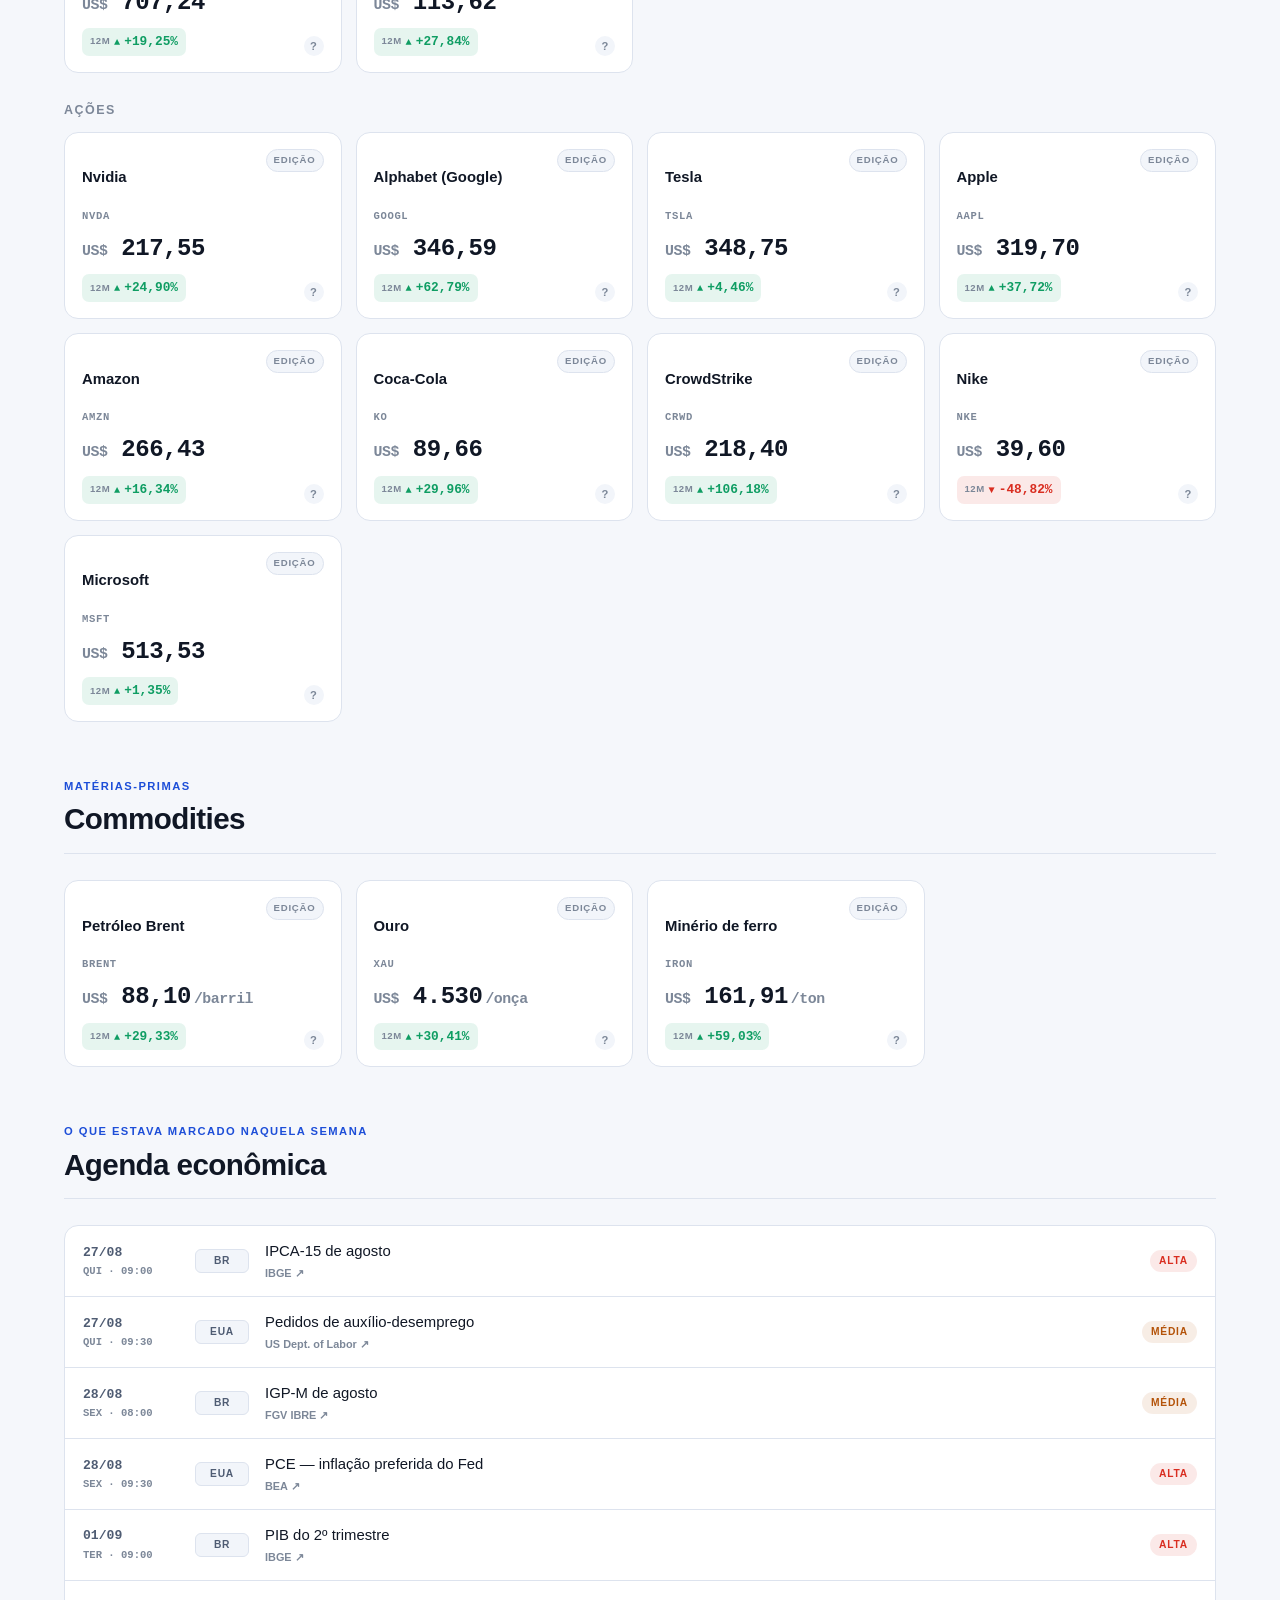
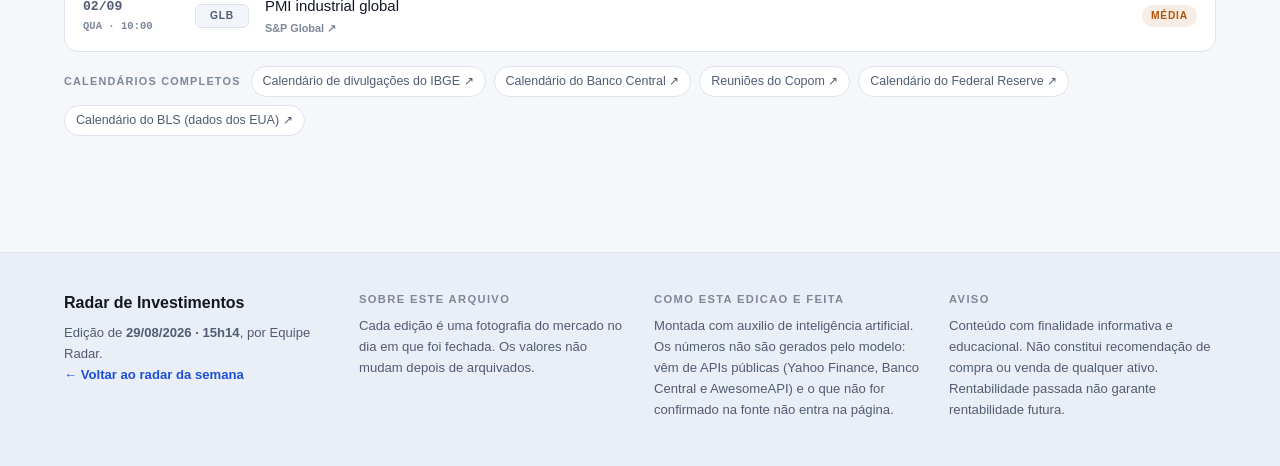
==== commit 859cf5f8: "Adiciona o Google Analytics ao Radar Mesma tag do bloglm.com.br (G-11J3Y8Y9GD), de proposito: subdom" ====
--- a/site/historico.html
+++ b/site/historico.html
@@ -8,6 +8,17 @@
 <meta name="theme-color" content="#0b0f17">
 <link rel="stylesheet" href="css/style.css">
 <link rel="icon" href="data:image/svg+xml,<svg xmlns='http://www.w3.org/2000/svg' viewBox='0 0 100 100'><rect width='100' height='100' rx='22' fill='%230b0f17'/><path d='M18 68 L38 46 L54 58 L82 28' fill='none' stroke='%2334d399' stroke-width='9' stroke-linecap='round' stroke-linejoin='round'/></svg>">
+<!-- analytics:inicio — o ferramentas/arquivar.mjs remove este bloco dos
+     snapshots, para que as edições congeladas continuem sem nenhuma
+     requisição de rede. Não tire os marcadores. -->
+<script async src="https://www.googletagmanager.com/gtag/js?id=G-11J3Y8Y9GD"></script>
+<script>
+  window.dataLayer = window.dataLayer || [];
+  function gtag(){ dataLayer.push(arguments); }
+  gtag('js', new Date());
+  gtag('config', 'G-11J3Y8Y9GD');
+</script>
+<!-- analytics:fim -->
 </head>
 <body data-pagina="historico">
 
--- a/site/css/style.css
+++ b/site/css/style.css
@@ -419,7 +419,12 @@
 }
 .grafico__area  { stroke: none; opacity: .16; }
 
-.card__base { display: flex; align-items: flex-start; gap: 8px; }
+/* O ? precisa cair sempre no mesmo ponto, em todos os 55 cards.
+   margin-top:auto prega a linha no rodapé do card, mesmo quando o
+   mini-gráfico quebra de linha acima. align-items:flex-end ancora o ?
+   na base do bloco de chips — que varia de 28px (1 chip) a 60px (12M+DY,
+   em duas linhas). Centralizar aqui faria o ? flutuar junto com a altura. */
+.card__base { display: flex; align-items: flex-end; gap: 8px; margin-top: auto; }
 
 .metricas { display: flex; flex-wrap: wrap; gap: 5px; flex: 1; min-width: 0; }
 
